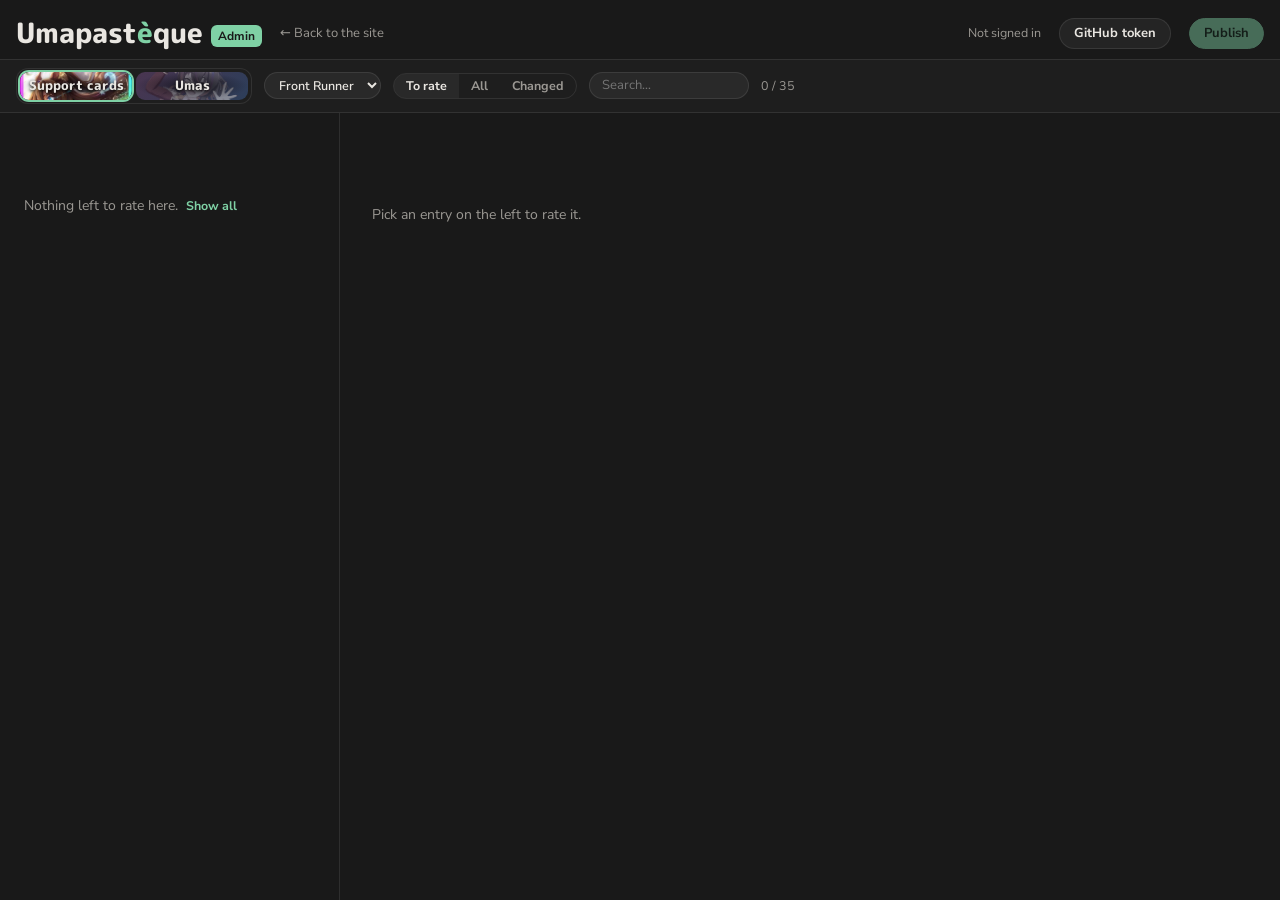
==== admin.html @ fb0ead48 "Add admin page to rate entries and publish them as a pull request admin.html lists the entries to ra" ====
<!doctype html>
<html lang="en">
<head>
<meta charset="utf-8">
<meta name="viewport" content="width=device-width, initial-scale=1, viewport-fit=cover">
<meta name="color-scheme" content="dark">
<meta name="darkreader-lock">
<meta name="robots" content="noindex">
<title>Umapastèque · Admin</title>
<link rel="preconnect" href="https://fonts.googleapis.com">
<link rel="preconnect" href="https://fonts.gstatic.com" crossorigin>
<link rel="stylesheet" href="https://fonts.googleapis.com/css2?family=M+PLUS+Rounded+1c:wght@500;700;800&family=Nunito+Sans:opsz,wght@6..12,400;6..12,600;6..12,700&display=swap">
<link rel="stylesheet" href="css/base.css">
<link rel="stylesheet" href="css/card.css">
<link rel="stylesheet" href="css/admin.css">
<script type="module" src="js/admin.js"></script>
</head>
<body class="admin">

<header class="pad mast">
  <h1>Umapast<span>è</span>que <small class="tag-admin">Admin</small></h1>
  <a class="back" href="./">← Back to the site</a>
  <span class="sp"></span>
  <span class="who" id="who"></span>
  <button class="btn" id="token-btn">GitHub token</button>
  <button class="btn primary" id="publish" disabled>Publish</button>
</header>

<div class="bar">
  <div class="pad">
    <nav class="kinds simple" id="a-kinds" aria-label="Support cards or Umas"></nav>
    <select class="sel" id="a-role" aria-label="Running style"></select>
    <div class="seg" id="a-scope" role="group" aria-label="Which entries">
      <button data-scope="todo" aria-pressed="true">To rate</button>
      <button data-scope="all" aria-pressed="false">All</button>
      <button data-scope="changed" aria-pressed="false">Changed</button>
    </div>
    <input class="search" id="a-q" type="search" placeholder="Search…" aria-label="Search">
    <span class="count" id="a-count"></span>
  </div>
</div>

<main class="admin-main">
  <section class="list" id="list" aria-label="Entries"></section>
  <section class="editor" id="editor" aria-label="Rating">
    <p class="empty">Pick an entry on the left to rate it.</p>
  </section>
</main>

<dialog id="token-dlg">
  <form method="dialog" class="dlg">
    <h2>GitHub token</h2>
    <p>Publishing opens a pull request on <b>KevinPoteau/Umapasteque</b>. It needs a
      <a href="https://github.com/settings/personal-access-tokens/new" target="_blank" rel="noopener">fine-grained token</a>
      limited to that repository, with <b>Contents: Read and write</b> and <b>Pull requests: Read and write</b>.
      Give it an expiry date.</p>
    <p class="muted">The token stays in this browser (local storage) and is only sent to api.github.com.</p>
    <label for="token-in">Token</label>
    <input id="token-in" type="password" autocomplete="off" placeholder="github_pat_…">
    <div class="row">
      <button value="clear" class="btn">Remove</button>
      <span class="sp"></span>
      <button value="cancel" class="btn">Cancel</button>
      <button value="save" class="btn primary">Save</button>
    </div>
  </form>
</dialog>

</body>
</html>
---- css/base.css ----
/* =====================================================================
   Umapastèque — base styles
   Colour tokens, page frame, header and filter bar.
   Change a colour here and it changes everywhere it is used.
   ===================================================================== */

:root {
  color-scheme: dark;

  /* Page surfaces */
  --bg: #191919;            /* page background */
  --bar: #1e1e1e;           /* filter bar, ruler */
  --inset: #ffffff0d;       /* boxes inside a card (white at 5 %) */
  --line: #ffffff17;        /* hairlines, chip borders (white at 9 %) */

  /* Text */
  --fg: #e9e6e1;            /* main text */
  --muted: #9b9893;         /* secondary text */
  --faint: #6f6c68;         /* hints */
  --gold: #e7b84b;          /* unique skills, "Today" marker */
  --accent: #7fd1a5;        /* links, "universal", focus ring */

  /* Card backgrounds, one per colour used in the data ("color" field) */
  --t-blue: #1f3045;        /* Speed */
  --t-red: #422622;         /* Stamina */
  --t-orange: #46301c;      /* Power */
  --t-pink: #43253a;        /* Guts */
  --t-green: #21362a;       /* Wit */
  --t-yellow: #433a1c;      /* Pal */
  --t-purple: #2f2645;      /* Group */
  --t-brown: #3a2c22;       /* (Umas only) */

  /* Verdict pill colours, by rank (see js/config.js) */
  --v5: #a98bf5;            /* Highly recommended */
  --v4: #6aa7f0;            /* Recommended */
  --v3: #6cc58f;            /* Sidegrade */
  --v2: #d9b54a;            /* Bad */
  --v1: #8d8a85;            /* Very bad */
  --v0: #5d5a56;            /* Unrated */

  /* Fonts (loaded from Google Fonts in index.html) */
  --display: "M PLUS Rounded 1c", "Hiragino Maru Gothic ProN", "Arial Rounded MT Bold", system-ui, sans-serif;
  --body: "Nunito Sans", system-ui, -apple-system, "Segoe UI", sans-serif;

  /* Sizes */
  --cardw: min(86vw, 410px);                        /* card width */
  --gut: max(16px, env(safe-area-inset-left, 0px)); /* side margin, clears phone notches */
  --rh: 58px;                                       /* ruler height */
}

* {
  box-sizing: border-box;
}

/* The hidden attribute must win over display: flex on filter groups */
[hidden] {
  display: none !important;
}

body {
  margin: 0;
  height: 100dvh;              /* header + filter bar + timeline fill exactly one screen */
  display: flex;
  flex-direction: column;
  overflow: hidden;
  background: var(--bg);
  color: var(--fg);
  font: 14px/1.45 var(--body);
}

small {
  color: var(--muted);
}

button,
input,
select {
  font: inherit;
  color: inherit;
}

:focus-visible {
  outline: 2px solid var(--accent);
  outline-offset: 2px;
}

.pad {
  padding-left: var(--gut);
  padding-right: max(16px, env(safe-area-inset-right, 0px));
}

/* ---------- Header: title + running style tabs ---------- */
.mast {
  padding-block: 18px 10px;
  display: flex;
  flex-wrap: wrap;
  align-items: center;
  gap: 8px 18px;
}

.mast h1 {
  font: 800 28px/1 var(--display);
  margin: 0;
}

.mast h1 span {
  color: var(--accent);
}

.crumbs {
  display: flex;
  gap: 4px;
  flex-wrap: wrap;
}

.crumbs a {
  display: inline-flex;
  align-items: center;
  gap: 6px;
  padding: 3px 11px 3px 4px;
  border-radius: 999px;
  color: var(--muted);
  text-decoration: none;
  font-weight: 600;
  font-size: 13px;
}

.crumbs a[aria-current] {
  background: var(--fg);
  color: var(--bg);
}

/* Support cards / Umas switch: two tiles with art behind the label */
.kinds {
  display: inline-flex;
  gap: 4px;
  padding: 3px;
  border: 1px solid var(--line);
  border-radius: 12px;
  background: var(--bar);
}

.kinds a {
  position: relative;
  width: 128px;
  height: 34px;
  border-radius: 9px;
  overflow: hidden;
  display: grid;
  place-items: center;
  text-decoration: none;
  color: var(--fg);
  font: 800 13px/1 var(--display);
  background: linear-gradient(135deg, #4a3550, #2c3e5a);   /* shows through transparent Uma art */
}

.kinds a img {
  position: absolute;
  inset: 0;
  width: 100%;
  height: 100%;
  object-fit: cover;
  opacity: .45;
  filter: grayscale(.7);
  transition: opacity .2s, filter .2s;
}

.kinds a span {
  position: absolute;          /* covers the art: darkens it behind the label */
  inset: 0;
  display: grid;
  place-items: center;
  background: radial-gradient(closest-side, #0009, #0000);
  text-shadow: 0 1px 3px #000;
}

.kinds a:hover img {
  opacity: .7;
}

.kinds a[aria-current] {
  box-shadow: 0 0 0 2px var(--accent);
}

.kinds a[aria-current] img {
  opacity: 1;
  filter: none;
}

.crumbs a:not([aria-current]):hover {
  color: var(--fg);
}

/* ---------- Filter bar ---------- */
.bar {
  background: var(--bar);
  border-block: 1px solid var(--line);
}

.bar .pad {
  padding-block: 8px;
  display: flex;
  flex-wrap: wrap;
  gap: 8px 12px;
  align-items: center;
}

.chip {
  border: 1px solid var(--line);
  background: transparent;
  border-radius: 999px;
  padding: 3px 10px;
  cursor: pointer;
  font-size: 12.5px;
  font-weight: 600;
  color: var(--muted);
  display: inline-flex;
  align-items: center;
  gap: 6px;
}

.chip:hover {
  color: var(--fg);
}

.chip[aria-pressed="true"] {
  background: var(--fg);
  border-color: var(--fg);
  color: var(--bg);
}

.chip .dot {
  width: 7px;
  height: 7px;
  border-radius: 50%;
}

.types {
  display: flex;
  gap: 4px;
  flex-wrap: wrap;
}

/* Scenario buttons: each shows the scenario art; jumps to its first card */
.jump {
  display: flex;
  gap: 6px;
  flex-wrap: wrap;
}

.jb {
  position: relative;
  height: 30px;
  min-width: 30px;
  padding: 0 10px;
  border: 1px solid var(--line);
  border-radius: 8px;
  overflow: hidden;
  background: var(--inset);
  color: var(--fg);
  cursor: pointer;
  font: 700 11.5px/1 var(--display);
  display: inline-flex;
  align-items: center;
}

.jb img {
  position: absolute;
  inset: 0;
  width: 100%;
  height: 100%;
  object-fit: cover;
  opacity: .45;
  transition: opacity .2s;
}

.jb span {
  position: relative;          /* above the art */
  text-shadow: 0 1px 3px #000, 0 0 6px #000;
  white-space: nowrap;
}

.jb[data-sc] {
  width: 112px;
  justify-content: center;
}

.jb:hover img,
.jb[aria-current] img {
  opacity: .9;
}

.jb[aria-current] {
  border-color: var(--sc);
  box-shadow: 0 0 0 1px var(--sc);
}

.today-btn {
  color: var(--gold);
  border-color: #e7b84b55;
}

.sel {
  background: var(--inset);
  border: 1px solid var(--line);
  border-radius: 999px;
  padding: 3px 10px;
  font-size: 12.5px;
  font-weight: 600;
}

.sel option {
  background: #222;
}

.search {
  background: var(--inset);
  border: 1px solid var(--line);
  border-radius: 999px;
  padding: 3px 12px;
  width: 160px;
  min-width: 0;
  font-size: 13px;
}

.sp {
  flex: 1;
}

.count {
  color: var(--muted);
  font-size: 12.5px;
  font-variant-numeric: tabular-nums;
}

.link {
  background: none;
  border: 0;
  color: var(--accent);
  cursor: pointer;
  font-weight: 700;
  font-size: 12.5px;
  padding: 2px 4px;
}

/* ---------- Filter controls: type chips, verdict scale ---------- */
.vbar {
  display: inline-flex;
  align-items: center;
  gap: 2px;
  padding: 2px 4px;
  border: 1px solid var(--line);
  border-radius: 999px;
}

.vbtn {
  border: 0;
  background: none;
  padding: 2px;
  cursor: pointer;
  border-radius: 50%;
  line-height: 0;
  filter: grayscale(1) brightness(.6);
  opacity: .7;
  transition: filter .15s, opacity .15s, transform .15s;
}

.vbtn img {
  width: 24px;
  height: 24px;
}

.vbtn:hover {
  filter: none;
  opacity: 1;
  transform: translateY(-1px);
}

.vbtn.lit {
  filter: none;
  opacity: 1;
}

.vbtn[aria-pressed="true"] {
  box-shadow: 0 0 0 2px var(--fg);
}

.vlbl {
  font-size: 12px;
  font-weight: 600;
  color: var(--muted);
  padding: 0 8px 0 6px;
  white-space: nowrap;
}

.crumbs img {
  width: 22px;
  height: 22px;
  border-radius: 50%;
}

.chip .ico {
  width: 20px;
  height: 20px;
  margin-left: -7px;
  border-radius: 50%;
  object-fit: cover;
  transform: scale(1);
  clip-path: circle(46% at 50% 50%);
}

/* ---------- Misc ---------- */
.empty {
  padding: 60px var(--gut);
  color: var(--muted);
}

@media (max-width:640px) {
  .search {
    width: 100%;
  }

  .sp {
    display: none;
  }
}
---- css/card.css ----
/* =====================================================================
   Support card — same layout as the v1 Notion callout:
   title, effects, image + ratings on the left, unique / key skills /
   verdict on the right, stat bonuses at the bottom. Built by js/card.js.
   ===================================================================== */

/* Card frame and title */
.card {
  overflow: hidden;             /* never scrolls: js/timeline.js widens cards that would */
  min-height: 0;
  background: var(--tint);
  border-radius: 12px;
  padding: 15px;
  display: grid;
  gap: 10px;
  min-width: 0;
  border: 1px solid #ffffff0a;
}

.card h3 {
  margin: 0;
  font: 700 16.5px/1.25 var(--display);
}

.card h3 .sub {
  color: var(--muted);
  font-weight: 500;
}

.meta {
  font-size: 12px;
  color: var(--muted);
  display: flex;
  gap: 8px;
  margin-top: 2px;
}

.meta .uni {
  color: var(--accent);
  font-weight: 700;
}

.eff {
  font-size: 12.5px;
}

.eff small {
  display: block;
  font-size: 12px;
}

/* Two columns: image + ratings | unique, skills, verdict */
.body {
  display: grid;
  grid-template-columns: 128px minmax(0, 1fr);   /* fixed art column: widening a card only gives room to the text */
  gap: 10px;
  min-width: 0;
}

.left {
  display: grid;
  gap: 8px;
  align-content: start;
  min-width: 0;
}

/* Right column flows into extra columns when a long card is widened */
.right {
  min-width: 0;
  column-width: 230px;
  column-gap: 8px;
}

.right > .box {
  break-inside: avoid;
  margin-bottom: 8px;
}

.right > .box:last-child {
  margin-bottom: 0;
}

/* Card art, with a text placeholder when the image is missing */
.art {
  position: relative;
  aspect-ratio: 3/4;
  border-radius: 10px;
  overflow: hidden;
  background: var(--inset);
  display: grid;
  place-items: center;
}

.art img {
  position: absolute;
  inset: 0;
  width: 100%;
  height: 100%;
  object-fit: contain;
}

.art .ph {
  font: 700 13px var(--display);
  color: var(--muted);
  text-align: center;
  padding: 8px;
}

/* Inner boxes */
.box {
  background: var(--inset);
  border-radius: 8px;
  padding: 8px 10px;
  min-width: 0;
  font-size: 12.5px;
}

.box h4 {
  margin: 0 0 2px;
  font-size: 12px;
  font-weight: 700;
}

.rate {
  display: grid;
  gap: 5px;
}

.rate b {
  display: block;
  font-size: 11.5px;
}

.stars {
  letter-spacing: 1px;
  font-size: 12.5px;
}

.stars .off {
  color: #ffffff33;
}

.box ul {
  margin: 3px 0 0;
  padding-left: 15px;
  display: grid;
  gap: 3px;
}

.gold {
  color: var(--gold);
  font-style: normal;
  font-weight: 700;
}

/* Verdict pill */
.verdict {
  display: grid;
  gap: 4px;
}

.vpill {
  justify-self: start;
  display: inline-flex;
  align-items: center;
  gap: 5px;
  font-size: 11px;
  font-weight: 800;
  padding: 1px 9px 1px 2px;
  border-radius: 999px;
  color: #141414;
  background: var(--vc);
}

.vpill img {
  width: 18px;
  height: 18px;
}

.card h3 .tico {
  width: 20px;
  height: 20px;
  vertical-align: -4px;
  margin-right: 6px;
}

.verdict p {
  margin: 0;
}

/* Stat bonus chips */
.bonus {
  display: flex;
  flex-wrap: wrap;
  gap: 6px;
}

.bonus span {
  flex: 1 1 60px;
  background: var(--inset);
  border-radius: 8px;
  padding: 6px 9px;
  display: flex;
  align-items: center;
  gap: 5px;
  font-weight: 700;
  font-size: 12.5px;
}

.bonus img {
  width: 15px;
  height: 15px;
}

.bonus em {
  font-style: normal;
  color: var(--muted);
  font-weight: 600;
  font-size: 11px;
}

/* Skill names: golden, inherited (unique), evolved */
.gold {
  color: var(--gold);
  font-weight: 700;
}

.inh {
  color: #7fb3f0;
}

.evo {
  color: #f08fc0;
}

/* Inherited / evolved versions listed under their skill */
.box ul ul {
  margin: 2px 0 2px;
  padding-left: 14px;
  list-style: "↳ ";
  font-size: 12px;
}

/* Uma portrait: full-body art, so top-aligned instead of centred */
.art.uma img {
  object-fit: cover;
  object-position: top;
}

/* Aptitudes as tags: lighter than the box behind them, grade letter coloured */
.apt .tag {
  display: inline-flex;
  align-items: baseline;
  gap: 4px;
  margin: 3px 4px 0 0;
  padding: 2px 8px;
  border-radius: 6px;
  background: #ffffff1f;
  border: 1px solid #ffffff2e;
  color: var(--fg);
  font-size: 12px;
  font-weight: 600;
}

.apt .grade {
  font: 800 12.5px/1 var(--display);
}

.g-A { color: #ffb347; }   /* A: orange, as in the game */
.g-B { color: #f5d76e; }
.g-C { color: #9be07c; }
.g-D,
.g-E,
.g-F,
.g-G { color: var(--muted); }

/* Running style badge when an Uma is listed on another style's page */
.meta .style {
  display: inline-flex;
  align-items: center;
  gap: 4px;
}

.meta .style img {
  width: 16px;
  height: 16px;
}

/* Very long card on a short screen: every box, image and ratings included,
   flows through the columns (set by js/timeline.js) */
.card.flow .body {
  display: block;
  column-width: 200px;
  column-gap: 8px;
}

.card.flow .left,
.card.flow .right {
  display: contents;
}

.card.flow .body .box,
.card.flow .art {
  break-inside: avoid;
  margin-bottom: 8px;
}

.card.flow .art {
  max-width: 128px;
}

/* The key skills list is the longest box: it may continue in the next
   column, keeping each skill (with its inherited / evolved lines) whole */
.right > .box.skills,
.card.flow .body .box.skills {
  break-inside: auto;
}

.box.skills > ul > li {
  break-inside: avoid;
}

/* Skill name + effect: one line; the card widens instead of wrapping it */
.sk {
  display: inline-block;
  white-space: nowrap;
}

.card.wrap .sk {
  white-space: normal;
}
---- css/admin.css ----
/* =====================================================================
   Admin page (admin.html): entry list on the left, rating form and
   live card preview on the right. Colours come from css/base.css.
   ===================================================================== */

/* ---------- Header ---------- */
.tag-admin {
  font: 700 12px/1 var(--body);
  color: var(--bg);
  background: var(--accent);
  border-radius: 6px;
  padding: 3px 7px;
  vertical-align: middle;
}

.back {
  color: var(--muted);
  font-size: 13px;
  text-decoration: none;
}

.back:hover {
  color: var(--fg);
}

.who {
  font-size: 12.5px;
  color: var(--accent);
  font-weight: 700;
}

.who.off {
  color: var(--muted);
  font-weight: 400;
}

.who.bad {
  color: #e88;
}

.btn {
  background: var(--inset);
  border: 1px solid var(--line);
  border-radius: 999px;
  padding: 5px 14px;
  font-size: 13px;
  font-weight: 700;
  cursor: pointer;
}

.btn:hover:not(:disabled) {
  border-color: var(--muted);
}

.btn.primary {
  background: var(--accent);
  border-color: var(--accent);
  color: #10251a;
}

.btn:disabled {
  opacity: .45;
  cursor: default;
}

/* Small Support cards / Umas switch */
.kinds.simple a {
  width: 112px;
  height: 28px;
}

/* To rate / All / Changed */
.seg {
  display: inline-flex;
  border: 1px solid var(--line);
  border-radius: 999px;
  overflow: hidden;
}

.seg button {
  background: none;
  border: 0;
  padding: 3px 12px;
  font-size: 12.5px;
  font-weight: 700;
  color: var(--muted);
  cursor: pointer;
}

.seg button[aria-pressed="true"] {
  background: var(--inset);
  color: var(--fg);
}

/* ---------- Two panes ---------- */
.admin-main {
  flex: 1;
  min-height: 0;
  display: grid;
  grid-template-columns: minmax(260px, 340px) minmax(0, 1fr);
}

.list,
.editor {
  overflow-y: auto;
  min-height: 0;
}

.list {
  border-right: 1px solid var(--line);
  padding: 8px;
  display: flex;
  flex-direction: column;
  gap: 4px;
}

/* ---------- List rows ---------- */
.row {
  display: grid;
  grid-template-columns: 44px minmax(0, 1fr) auto auto auto;
  align-items: center;
  gap: 10px;
  width: 100%;
  text-align: left;
  background: transparent;
  border: 1px solid transparent;
  border-left: 4px solid var(--tint);
  border-radius: 8px;
  padding: 5px 8px 5px 6px;
  cursor: pointer;
}

.row:hover {
  background: var(--inset);
}

.row.on {
  background: var(--tint);
  border-color: #ffffff22;
  border-left-color: var(--tint);
}

.thumb {
  width: 44px;
  height: 44px;
  border-radius: 6px;
  overflow: hidden;
  background: #0003;
}

.thumb img {
  width: 100%;
  height: 100%;
  object-fit: cover;
  object-position: 50% 20%;
}

.row .txt {
  display: grid;
  min-width: 0;
}

.row .txt b,
.row .txt small {
  overflow: hidden;
  text-overflow: ellipsis;
  white-space: nowrap;
}

.row .txt b {
  font: 700 13.5px/1.3 var(--display);
}

.row .txt small {
  font-size: 11.5px;
}

.row .v {
  width: 26px;
  height: 26px;
  display: grid;
  place-items: center;
  color: var(--faint);
  font-weight: 800;
}

.row .v img {
  width: 26px;
  height: 26px;
}

.row .dot {
  width: 8px;
  height: 8px;
  border-radius: 50%;
  background: var(--gold);
}

.row .todo {
  font-size: 10.5px;
  font-weight: 700;
  color: var(--gold);
  border: 1px solid #e7b84b66;
  border-radius: 999px;
  padding: 0 6px;
}

/* ---------- Editor ---------- */
.editor {
  padding: 18px var(--gut) 40px;
  display: grid;
  grid-template-columns: minmax(300px, 520px) minmax(300px, 440px);
  align-content: start;
  gap: 24px;
}

.editor > .empty {
  grid-column: 1 / -1;
}

.form {
  display: grid;
  gap: 16px;
  align-content: start;
}

.ed-head {
  display: flex;
  align-items: center;
  gap: 12px;
}

.ed-head h2 {
  margin: 0;
  flex: 1;
  font: 800 20px/1.25 var(--display);
}

.ed-head h2 small {
  display: block;
  font: 600 13px/1.4 var(--body);
}

fieldset {
  border: 0;
  margin: 0;
  padding: 0;
}

legend,
.form label {
  font-size: 12px;
  font-weight: 700;
  color: var(--muted);
  text-transform: uppercase;
  letter-spacing: .04em;
}

legend {
  margin-bottom: 6px;
}

.form label {
  display: grid;
  gap: 5px;
}

.form label small {
  text-transform: none;
  letter-spacing: 0;
  font-weight: 400;
}

.grid2 {
  display: grid;
  grid-template-columns: repeat(auto-fit, minmax(170px, 1fr));
  gap: 12px 16px;
}

.form input:not([type="checkbox"]),
.form textarea,
.dlg input {
  background: var(--inset);
  border: 1px solid var(--line);
  border-radius: 8px;
  padding: 7px 10px;
  font-size: 14px;
  text-transform: none;
  letter-spacing: 0;
  font-weight: 400;
  color: var(--fg);
  width: 100%;
}

.form textarea {
  resize: vertical;
  line-height: 1.45;
}

.form label.check {
  display: flex;
  align-items: center;
  gap: 8px;
  text-transform: none;
  letter-spacing: 0;
  font-size: 13.5px;
  font-weight: 600;
  color: var(--fg);
}

/* Verdict picker: best → worst */
.vpick {
  display: flex;
  flex-wrap: wrap;
  gap: 6px;
}

.vpick button {
  display: flex;
  align-items: center;
  gap: 6px;
  background: var(--inset);
  border: 1px solid var(--line);
  border-radius: 999px;
  padding: 3px 12px 3px 4px;
  font-size: 12.5px;
  font-weight: 700;
  color: var(--muted);
  cursor: pointer;
}

.vpick img {
  width: 24px;
  height: 24px;
}

.vpick button:hover {
  border-color: var(--vc);
}

.vpick button[aria-pressed="true"] {
  background: color-mix(in srgb, var(--vc) 22%, transparent);
  border-color: var(--vc);
  color: var(--fg);
}

/* Star inputs */
.stars-in {
  display: flex;
}

.stars-in button {
  background: none;
  border: 0;
  padding: 0 2px;
  font-size: 22px;
  line-height: 1;
  color: #ffffff2a;
  cursor: pointer;
}

.stars-in button.on {
  color: var(--gold);
}

.stars-in:hover button {
  color: var(--gold);
}

.stars-in button:hover ~ button {
  color: #ffffff2a;
}

/* Live preview of the card as it will look on the site */
.preview h3 {
  margin: 0 0 8px;
  font-size: 12px;
  font-weight: 700;
  color: var(--muted);
  text-transform: uppercase;
  letter-spacing: .04em;
}

.preview .card {
  overflow: visible;
}

/* ---------- Token dialog ---------- */
dialog {
  background: var(--bar);
  color: var(--fg);
  border: 1px solid var(--line);
  border-radius: 14px;
  padding: 0;
  width: min(92vw, 520px);
}

dialog::backdrop {
  background: #000a;
}

.dlg {
  padding: 20px;
  display: grid;
  gap: 10px;
}

.dlg h2 {
  margin: 0;
  font: 800 18px/1.2 var(--display);
}

.dlg p {
  margin: 0;
  font-size: 13.5px;
}

.dlg a {
  color: var(--accent);
}

.dlg label {
  font-size: 12px;
  font-weight: 700;
  color: var(--muted);
}

.muted {
  color: var(--muted);
}

.row,
.dlg .row {
  min-width: 0;
}

.dlg .row {
  display: flex;
  gap: 8px;
  margin-top: 6px;
  border: 0;
  padding: 0;
  cursor: default;
}

/* ---------- Result message ---------- */
#toast {
  position: fixed;
  left: 50%;
  bottom: 18px;
  translate: -50% 0;
  max-width: min(92vw, 640px);
  display: flex;
  gap: 12px;
  align-items: center;
  background: #21362a;
  border: 1px solid var(--accent);
  border-radius: 10px;
  padding: 10px 12px 10px 16px;
  font-size: 13.5px;
  box-shadow: 0 8px 30px #0008;
}

#toast.bad {
  background: #422622;
  border-color: #e88;
}

#toast a {
  color: var(--accent);
  font-weight: 700;
}

#toast button {
  background: none;
  border: 0;
  font-size: 18px;
  cursor: pointer;
  color: var(--muted);
}

/* ---------- Narrow screens: list above the editor ---------- */
@media (max-width: 820px) {
  body.admin {
    height: auto;
    overflow: auto;
  }

  .admin-main {
    display: block;
  }

  .list {
    max-height: 40vh;
    border-right: 0;
    border-bottom: 1px solid var(--line);
  }

  .editor {
    grid-template-columns: minmax(0, 1fr);
  }

  /* No card widening here: let long skill lines wrap */
  .preview .sk {
    white-space: normal;
  }
}

@media (max-width: 1180px) and (min-width: 821px) {
  .editor {
    grid-template-columns: minmax(0, 1fr);
  }
}
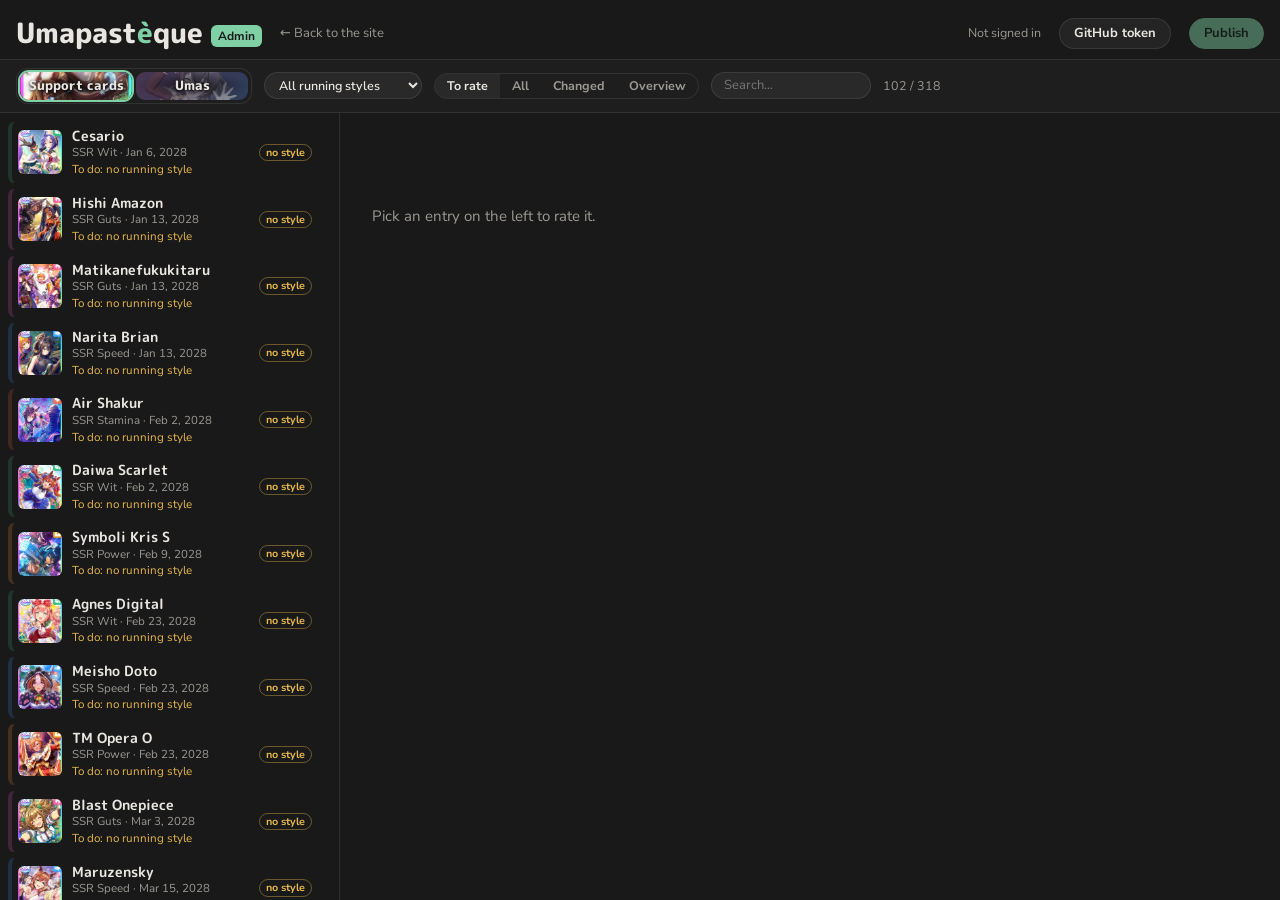
==== commit 84c3e81c: "Admin: Overview table of every rating, coloured by the gap with the grid A fourth button next to To " ====
--- a/admin.html
+++ b/admin.html
@@ -34,6 +34,7 @@
       <button data-scope="todo" aria-pressed="true">To rate</button>
       <button data-scope="all" aria-pressed="false">All</button>
       <button data-scope="changed" aria-pressed="false">Changed</button>
+      <button data-scope="overview" aria-pressed="false" title="Every entry with its ratings, coloured by the gap with the rating grid">Overview</button>
     </div>
     <input class="search" id="a-q" type="search" placeholder="Search…" aria-label="Search">
     <span class="count" id="a-count"></span>
@@ -45,6 +46,7 @@
   <section class="editor" id="editor" aria-label="Rating">
     <p class="empty">Pick an entry on the left to rate it.</p>
   </section>
+  <section class="overview" id="overview" aria-label="Overview" hidden></section>
 </main>
 
 <dialog id="token-dlg">
--- a/css/base.css
+++ b/css/base.css
@@ -43,7 +43,7 @@
   --body: "Nunito Sans", system-ui, -apple-system, "Segoe UI", sans-serif;
 
   /* Sizes */
-  --cardw: min(86vw, 410px);                        /* card width */
+  --cardw: min(86vw, 440px);                        /* card width */
   --gut: max(16px, env(safe-area-inset-left, 0px)); /* side margin, clears phone notches */
   --rh: 58px;                                       /* ruler height */
 }
@@ -65,7 +65,7 @@
   overflow: hidden;
   background: var(--bg);
   color: var(--fg);
-  font: 14px/1.45 var(--body);
+  font: 15px/1.45 var(--body);
 }
 
 small {
@@ -283,6 +283,8 @@
 .jb[data-sc] {
   width: 112px;
   justify-content: center;
+  /* shows when the scenario has no picture (yet) */
+  background: linear-gradient(135deg, color-mix(in srgb, var(--sc) 55%, transparent), color-mix(in srgb, var(--sc) 15%, var(--inset)));
 }
 
 .jb:hover img,
--- a/css/card.css
+++ b/css/card.css
@@ -19,7 +19,7 @@
 
 .card h3 {
   margin: 0;
-  font: 700 16.5px/1.25 var(--display);
+  font: 700 18px/1.25 var(--display);
 }
 
 .card h3 .sub {
@@ -28,7 +28,7 @@
 }
 
 .meta {
-  font-size: 12px;
+  font-size: 13px;
   color: var(--muted);
   display: flex;
   gap: 8px;
@@ -41,12 +41,12 @@
 }
 
 .eff {
-  font-size: 12.5px;
+  font-size: 13.5px;
 }
 
 .eff small {
   display: block;
-  font-size: 12px;
+  font-size: 13px;
 }
 
 /* Two columns: image + ratings | unique, skills, verdict */
@@ -78,6 +78,37 @@
 
 .right > .box:last-child {
   margin-bottom: 0;
+}
+
+/* Name and picture link to the card's page (js/config.js: cardLink, umaLink) */
+a.ext {
+  color: inherit;
+  text-decoration: none;
+}
+
+a.ext:hover {
+  text-decoration: underline;
+  text-decoration-color: var(--muted);
+  text-underline-offset: 3px;
+}
+
+.left > a.ext {
+  display: block;
+}
+
+.card.flow a.ext:has(.art) {
+  display: block;
+  break-inside: avoid;
+  margin-bottom: 8px;
+  max-width: 128px;
+}
+
+a.ext .art {
+  transition: filter .15s;
+}
+
+a.ext:hover .art {
+  filter: brightness(1.08);
 }
 
 /* Card art, with a text placeholder when the image is missing */
@@ -100,7 +131,7 @@
 }
 
 .art .ph {
-  font: 700 13px var(--display);
+  font: 700 14px var(--display);
   color: var(--muted);
   text-align: center;
   padding: 8px;
@@ -112,12 +143,12 @@
   border-radius: 8px;
   padding: 8px 10px;
   min-width: 0;
-  font-size: 12.5px;
+  font-size: 13.5px;
 }
 
 .box h4 {
   margin: 0 0 2px;
-  font-size: 12px;
+  font-size: 13px;
   font-weight: 700;
 }
 
@@ -128,12 +159,12 @@
 
 .rate b {
   display: block;
-  font-size: 11.5px;
+  font-size: 12.5px;
 }
 
 .stars {
   letter-spacing: 1px;
-  font-size: 12.5px;
+  font-size: 13.5px;
 }
 
 .stars .off {
@@ -164,7 +195,7 @@
   display: inline-flex;
   align-items: center;
   gap: 5px;
-  font-size: 11px;
+  font-size: 12px;
   font-weight: 800;
   padding: 1px 9px 1px 2px;
   border-radius: 999px;
@@ -204,7 +235,7 @@
   align-items: center;
   gap: 5px;
   font-weight: 700;
-  font-size: 12.5px;
+  font-size: 13.5px;
 }
 
 .bonus img {
@@ -216,7 +247,7 @@
   font-style: normal;
   color: var(--muted);
   font-weight: 600;
-  font-size: 11px;
+  font-size: 12px;
 }
 
 /* Skill names: golden, inherited (unique), evolved */
@@ -238,7 +269,7 @@
   margin: 2px 0 2px;
   padding-left: 14px;
   list-style: "↳ ";
-  font-size: 12px;
+  font-size: 13px;
 }
 
 /* Uma portrait: full-body art, so top-aligned instead of centred */
@@ -258,18 +289,19 @@
   background: #ffffff1f;
   border: 1px solid #ffffff2e;
   color: var(--fg);
-  font-size: 12px;
+  font-size: 13px;
   font-weight: 600;
 }
 
 .apt .grade {
-  font: 800 12.5px/1 var(--display);
+  font: 800 13.5px/1 var(--display);
 }
 
 .g-A { color: #ffb347; }   /* A: orange, as in the game */
 .g-B { color: #f5d76e; }
 .g-C { color: #9be07c; }
-.g-D,
+.g-S { color: #f0c95c; }
+.g-D { color: #7fb3e8; }
 .g-E,
 .g-F,
 .g-G { color: var(--muted); }
@@ -311,6 +343,15 @@
 
 /* The key skills list is the longest box: it may continue in the next
    column, keeping each skill (with its inherited / evolved lines) whole */
+.box.skills {
+  -webkit-box-decoration-break: clone;   /* each column's piece gets its own padding and corners */
+  box-decoration-break: clone;
+}
+
+.box.skills h4 {
+  break-after: avoid;                    /* never leave "Key skills" alone at the foot of a column */
+}
+
 .right > .box.skills,
 .card.flow .body .box.skills {
   break-inside: auto;
--- a/css/admin.css
+++ b/css/admin.css
@@ -117,7 +117,7 @@
 /* ---------- List rows ---------- */
 .row {
   display: grid;
-  grid-template-columns: 44px minmax(0, 1fr) auto auto auto;
+  grid-template-columns: 44px minmax(0, 1fr) auto auto;
   align-items: center;
   gap: 10px;
   width: 100%;
@@ -175,20 +175,6 @@
   font-size: 11.5px;
 }
 
-.row .v {
-  width: 26px;
-  height: 26px;
-  display: grid;
-  place-items: center;
-  color: var(--faint);
-  font-weight: 800;
-}
-
-.row .v img {
-  width: 26px;
-  height: 26px;
-}
-
 .row .dot {
   width: 8px;
   height: 8px;
@@ -196,21 +182,64 @@
   background: var(--gold);
 }
 
-.row .todo {
+/* Running-style badges, ringed with that style's verdict colour */
+.rbs {
+  display: flex;
+  gap: 3px;
+}
+
+.rb {
+  width: 24px;
+  height: 24px;
+  border-radius: 50%;
+  border: 2px solid var(--vc);
+  background: #0004;
+  display: grid;
+  place-items: center;
+  overflow: hidden;
+}
+
+.rb img {
+  width: 100%;
+  height: 100%;
+  object-fit: cover;
+}
+
+.rb.all {
+  width: auto;
+  padding: 0 7px;
+  border-radius: 999px;
+  font-size: 10.5px;
+  font-weight: 800;
+  color: var(--fg);
+}
+
+.rtab.all:not(.add) {
+  padding-left: 12px;
+}
+
+.rtab small {
+  color: var(--muted);
+  font-weight: 600;
+}
+
+.rbs .none {
   font-size: 10.5px;
   font-weight: 700;
   color: var(--gold);
   border: 1px solid #e7b84b66;
   border-radius: 999px;
   padding: 0 6px;
+  white-space: nowrap;
 }
 
 /* ---------- Editor ---------- */
 .editor {
   padding: 18px var(--gut) 40px;
   display: grid;
-  grid-template-columns: minmax(300px, 520px) minmax(300px, 440px);
+  grid-template-columns: minmax(300px, 520px) minmax(300px, 440px) minmax(260px, 340px);
   align-content: start;
+  align-items: start;
   gap: 24px;
 }
 
@@ -308,6 +337,127 @@
   color: var(--fg);
 }
 
+/* Running style tabs: rated styles are tabs, the others "+ add" buttons */
+.rtabs {
+  display: flex;
+  flex-wrap: wrap;
+  gap: 6px;
+}
+
+.rtab {
+  display: flex;
+  align-items: center;
+  gap: 6px;
+  background: var(--inset);
+  border: 1px solid var(--line);
+  border-radius: 999px;
+  padding: 3px 12px 3px 4px;
+  font-size: 12.5px;
+  font-weight: 700;
+  cursor: pointer;
+}
+
+.rtab img {
+  width: 22px;
+  height: 22px;
+  border-radius: 50%;
+}
+
+.rtab[aria-pressed="true"] {
+  border-color: var(--accent);
+  box-shadow: 0 0 0 1px var(--accent);
+}
+
+.rtab.add {
+  background: none;
+  border-style: dashed;
+  color: var(--muted);
+  padding-left: 12px;
+}
+
+.rtab.add:hover {
+  color: var(--fg);
+  border-color: var(--muted);
+}
+
+.role-panel {
+  display: grid;
+  gap: 16px;
+  padding: 14px;
+  border: 1px solid var(--line);
+  border-radius: 12px;
+  background: #ffffff05;
+}
+
+.hint {
+  margin: 0;
+  color: var(--muted);
+  font-size: 13.5px;
+}
+
+.shared {
+  display: grid;
+  gap: 12px;
+}
+
+.dropped {
+  display: flex;
+  align-items: center;
+  gap: 12px;
+  padding: 10px 14px;
+  border: 1px solid #e9999966;
+  border-radius: 10px;
+  background: #42262255;
+  font-size: 13.5px;
+}
+
+.btn.danger {
+  color: #e99;
+  border-color: #e9999944;
+}
+
+/* Card text: collapsible, open for entries still to rate */
+.texts {
+  display: grid;
+  gap: 12px;
+  border: 1px solid var(--line);
+  border-radius: 12px;
+  padding: 10px 14px;
+}
+
+.texts[open] {
+  padding-bottom: 14px;
+}
+
+.texts summary {
+  cursor: pointer;
+  font-size: 12px;
+  font-weight: 700;
+  color: var(--muted);
+  text-transform: uppercase;
+  letter-spacing: .04em;
+}
+
+.texts summary small {
+  text-transform: none;
+  letter-spacing: 0;
+  font-weight: 400;
+}
+
+.texts[open] summary {
+  margin-bottom: 10px;
+}
+
+.texts > label + label,
+.texts > .grid2 + label,
+.texts > label + .grid2 {
+  margin-top: 12px;
+}
+
+.texts textarea {
+  font: 12.5px/1.5 ui-monospace, SFMono-Regular, Menlo, monospace;
+}
+
 /* Verdict picker: best → worst */
 .vpick {
   display: flex;
@@ -385,6 +535,113 @@
   overflow: visible;
 }
 
+/* Rating grid: checklist + suggested verdict */
+.gridbox {
+  display: grid;
+  gap: 10px;
+  padding: 14px;
+  border: 1px solid var(--line);
+  border-radius: 12px;
+  background: #ffffff05;
+}
+
+.gridbox h3,
+.gridbox h4 {
+  margin: 0;
+  font-size: 12px;
+  font-weight: 700;
+  color: var(--muted);
+  text-transform: uppercase;
+  letter-spacing: .04em;
+}
+
+.gridbox h3 small,
+.gridbox h4 small {
+  text-transform: none;
+  letter-spacing: 0;
+  font-weight: 400;
+}
+
+.checks {
+  list-style: none;
+  margin: 0;
+  padding: 0;
+  display: grid;
+  gap: 6px;
+}
+
+.checks li {
+  display: grid;
+  grid-template-columns: minmax(0, 1fr) auto;
+  gap: 0 8px;
+  align-items: baseline;
+  font-size: 13px;
+}
+
+.checks .gl {
+  font-weight: 700;
+}
+
+.checks .gv {
+  grid-column: 1 / -1;
+}
+
+.checks .gv {
+  color: var(--muted);
+}
+
+.checks small {
+  grid-column: 1 / -1;
+  color: var(--muted);
+  font-size: 11.5px;
+}
+
+.dots {
+  font-size: 11px;
+  letter-spacing: 1px;
+  color: var(--gold);
+  white-space: nowrap;
+}
+
+.dots b {
+  font-weight: inherit;
+  color: #e5674f;
+}
+
+.dots i {
+  font-style: normal;
+  color: #ffffff22;
+}
+
+.suggest {
+  display: flex;
+  align-items: center;
+  gap: 10px;
+  padding: 10px 12px;
+  border: 1px solid var(--vc);
+  border-radius: 10px;
+  background: color-mix(in srgb, var(--vc) 16%, transparent);
+}
+
+.suggest img {
+  width: 30px;
+  height: 30px;
+}
+
+.suggest div {
+  flex: 1;
+  display: grid;
+}
+
+.suggest small {
+  color: var(--muted);
+  font-size: 11.5px;
+}
+
+.gridbox .hint {
+  font-size: 12px;
+}
+
 /* ---------- Token dialog ---------- */
 dialog {
   background: var(--bar);
@@ -506,8 +763,202 @@
   }
 }
 
+/* Not enough room for three columns: the grid goes under the preview */
+@media (max-width: 1500px) and (min-width: 1181px) {
+  .editor {
+    grid-template-columns: minmax(300px, 520px) minmax(300px, 440px);
+  }
+
+  .gridbox {
+    grid-column: 2;
+  }
+}
+
 @media (max-width: 1180px) and (min-width: 821px) {
   .editor {
     grid-template-columns: minmax(0, 1fr);
   }
 }
+
+.suggest > .muted {
+  flex: none;
+  font-size: 11.5px;
+}
+
+/* ---------- What is left to rate ---------- */
+.row .txt small.why {
+  color: var(--gold);
+}
+
+.todo-box {
+  display: grid;
+  gap: 6px;
+  padding: 10px 14px;
+  border: 1px solid #e7b84b66;
+  border-radius: 10px;
+  background: #433a1c55;
+  font-size: 13.5px;
+}
+
+.todo-box ul {
+  margin: 0;
+  padding-left: 18px;
+}
+
+.todo-box small {
+  color: var(--muted);
+}
+
+.todo-box.ok {
+  border-color: var(--line);
+  background: var(--inset);
+}
+
+/* Running-style tab with no verdict yet */
+.rtab.miss::after {
+  content: "";
+  width: 7px;
+  height: 7px;
+  margin-left: 6px;
+  border-radius: 50%;
+  background: var(--gold);
+}
+
+/* ---------- Overview: every entry and its ratings ---------- */
+.admin-main.ov {
+  display: block;
+  overflow: auto;
+}
+
+.admin-main.ov .list,
+.admin-main.ov .editor {
+  display: none;
+}
+
+.overview {
+  padding: 12px var(--gut) 24px;
+}
+
+.ov-bar {
+  display: flex;
+  flex-wrap: wrap;
+  align-items: center;
+  gap: 10px 20px;
+  margin-bottom: 12px;
+  font-size: 12.5px;
+  color: var(--muted);
+}
+
+.ov-bar > span {
+  display: inline-flex;
+  align-items: center;
+  gap: 8px;
+}
+
+.legend i {
+  display: inline-block;
+  width: 12px;
+  height: 12px;
+  border-radius: 3px;
+  margin-right: 2px;
+}
+
+.ov-table {
+  border-collapse: collapse;
+  font-size: 13px;
+  min-width: 100%;
+}
+
+.ov-table th {
+  position: sticky;
+  top: 0;
+  z-index: 1;
+  background: var(--bg);
+  padding: 6px 8px;
+  font-size: 11.5px;
+  color: var(--muted);
+  text-align: center;
+  border-bottom: 1px solid var(--line);
+}
+
+.ov-table th img {
+  width: 22px;
+  height: 22px;
+  vertical-align: middle;
+}
+
+.ov-table th.nm {
+  text-align: left;
+}
+
+.ov-table td {
+  padding: 4px 8px;
+  border-bottom: 1px solid var(--line);
+  text-align: center;
+}
+
+.ov-table tbody tr {
+  cursor: pointer;
+}
+
+.ov-table tbody tr:hover {
+  background: var(--inset);
+}
+
+.ov-table td.nm {
+  text-align: left;
+}
+
+.ov-table td.nm > div {
+  display: flex;
+  align-items: center;
+  gap: 10px;
+  min-width: 220px;
+}
+
+.ov-table td.nm .thumb {
+  width: 32px;
+  height: 32px;
+  flex: none;
+}
+
+.ov-table td.nm b,
+.ov-table td.nm small {
+  display: block;
+  white-space: nowrap;
+}
+
+.ov-table td.nm small,
+.ov-table td.dt {
+  color: var(--muted);
+  font-size: 11.5px;
+  white-space: nowrap;
+}
+
+.ov-table .vt {
+  display: inline-grid;
+  place-items: center;
+  width: 24px;
+  height: 24px;
+  border-radius: 50%;
+  border: 2px solid var(--vc);
+  font-weight: 800;
+  font-size: 12px;
+}
+
+.ov-table .vt.none {
+  border-style: dashed;
+  border-color: var(--v0);
+  color: var(--faint);
+}
+
+.ov-table td.gc {
+  opacity: .7;
+}
+
+/* Gap with the grid: blue when you rate higher, red when lower, stronger with the gap */
+[data-gap][data-dir="up"] { background: rgb(106 167 240 / var(--a)); }
+[data-gap][data-dir="down"] { background: rgb(229 103 79 / var(--a)); }
+[data-gap="1"] { --a: .14; }
+[data-gap="2"] { --a: .34; }
+[data-gap="3"] { --a: .6; }
